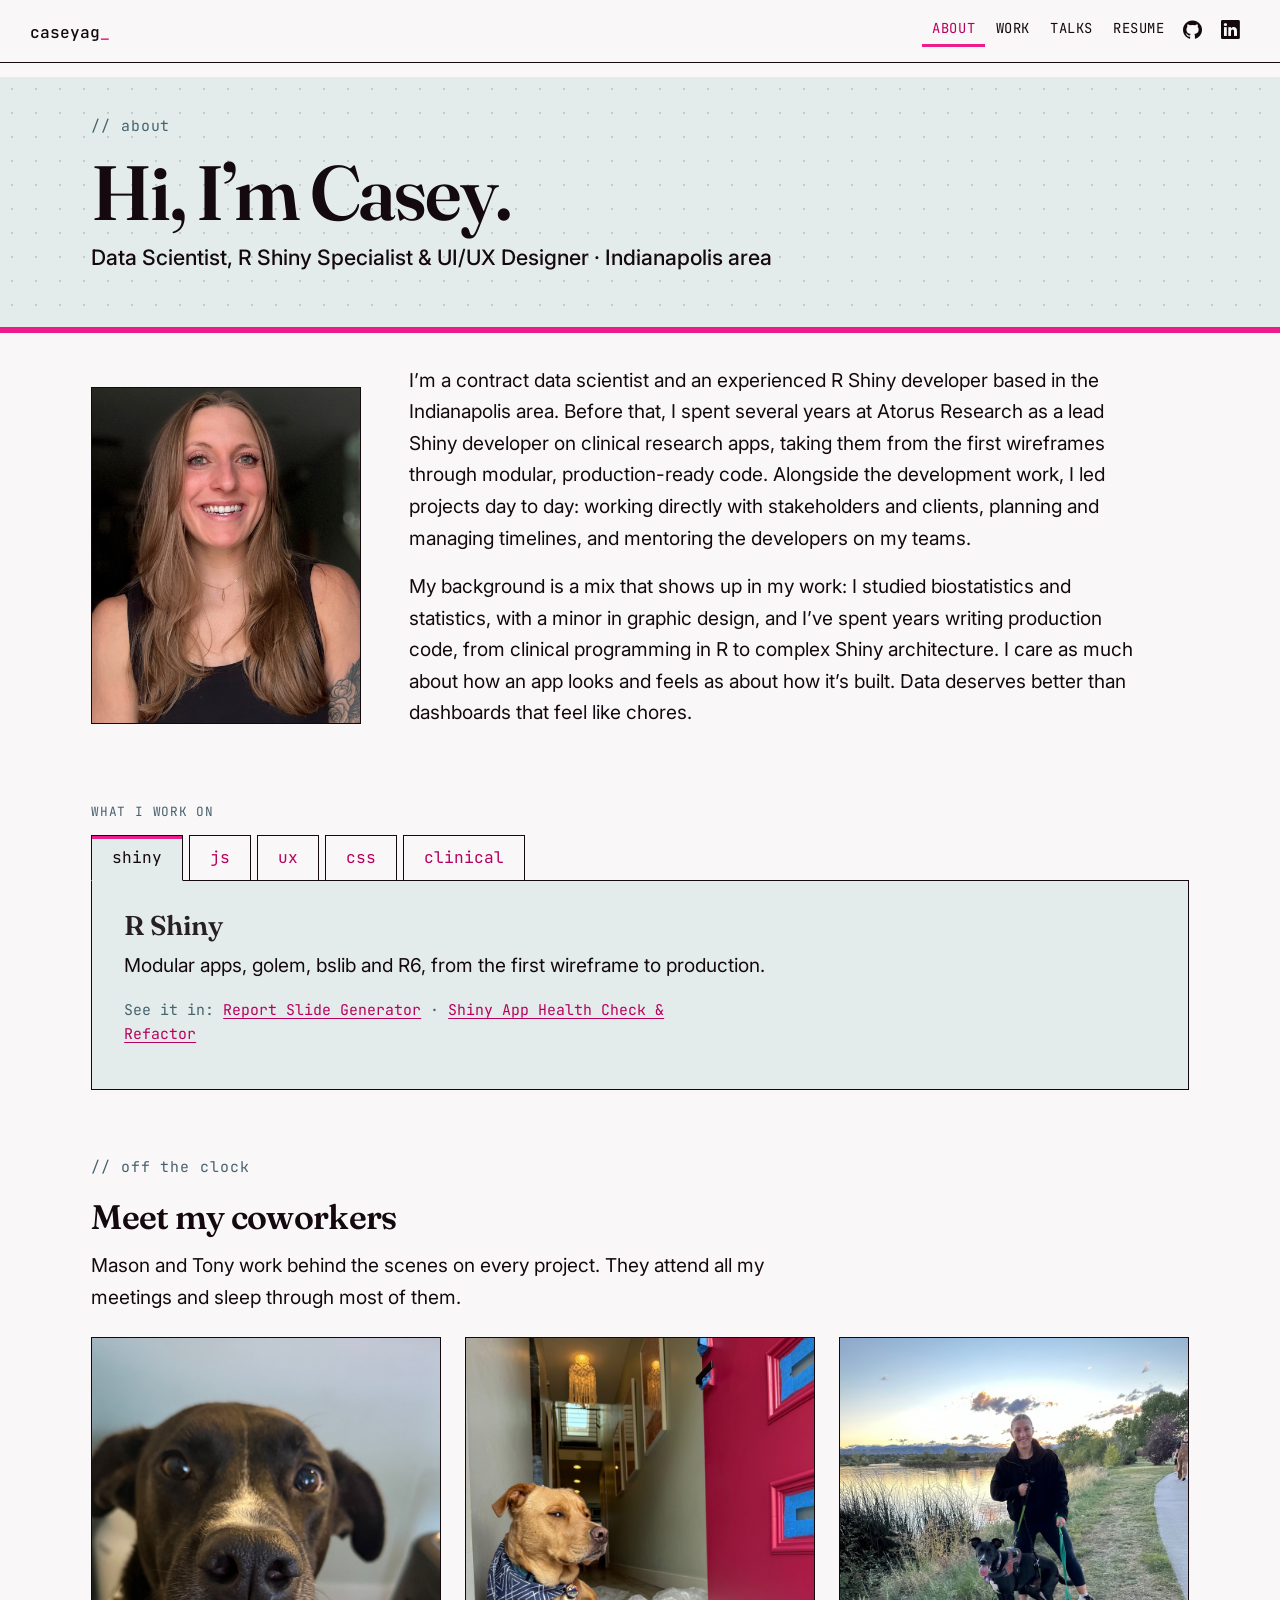
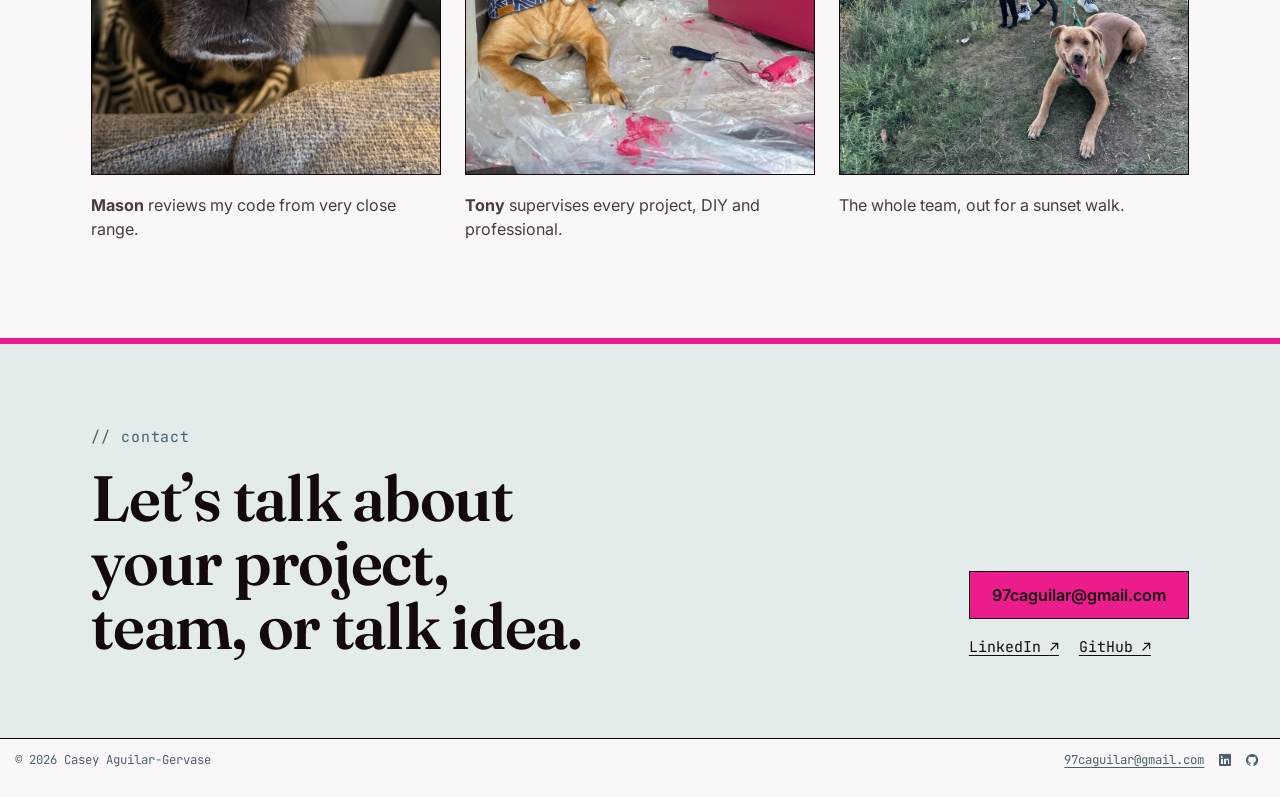
==== about/index.html @ 4618d25d "Built site for gh-pages" ====
<!DOCTYPE html>
<html xmlns="http://www.w3.org/1999/xhtml" lang="en" xml:lang="en"><head>

<meta charset="utf-8">
<meta name="generator" content="quarto-1.10.18">

<meta name="viewport" content="width=device-width, initial-scale=1.0, user-scalable=yes">

<meta name="description" content="Casey Aguilar-Gervase: data scientist and R Shiny developer in the Indianapolis area, with a background in biostatistics and graphic design.">

<title>About · Casey Aguilar-Gervase – Casey Aguilar-Gervase</title>
<style>
/* Default styles provided by pandoc.
** See https://pandoc.org/MANUAL.html#variables-for-html for config info.
*/
span.smallcaps{font-variant: small-caps;}
div.columns{display: flex; gap: 1.5em;}
div.column{flex: auto;}
@media screen {
div.columns{gap: min(4vw, 1.5em);}
div.column{overflow-x: auto;}
}
div.hanging-indent{margin-left: 1.5em; text-indent: -1.5em;}
ul.task-list{list-style: none;}
ul.task-list li input[type="checkbox"] {
  width: 0.8em;
  margin: 0 0.8em 0.2em -1em; /* quarto-specific, see https://github.com/quarto-dev/quarto-cli/issues/4556 */ 
  vertical-align: middle;
}
</style>


<script src="../site_libs/quarto-nav/quarto-nav.js"></script>
<script src="../site_libs/quarto-nav/headroom.min.js"></script>
<script src="../site_libs/clipboard/clipboard.min.js"></script>
<script src="../site_libs/quarto-html/quarto.js" type="module"></script>
<script src="../site_libs/quarto-html/tabsets/tabsets.js" type="module"></script>
<script src="../site_libs/quarto-html/popper.min.js"></script>
<script src="../site_libs/quarto-html/tippy.umd.min.js"></script>
<link href="../site_libs/quarto-html/tippy.css" rel="stylesheet">
<link href="../site_libs/quarto-html/quarto-syntax-highlighting-1467d80fe4a85ae7b6447036962995b9.css" rel="stylesheet" id="quarto-text-highlighting-styles">
<script src="../site_libs/bootstrap/bootstrap.min.js"></script>
<link href="../site_libs/bootstrap/bootstrap-icons.css" rel="stylesheet">
<link href="../site_libs/bootstrap/bootstrap-9b73af9343b270078f4264fb763d4b52.min.css" rel="stylesheet" append-hash="true" id="quarto-bootstrap" data-mode="light">
<script id="quarto-search-options" type="application/json">{
  "language": {
    "search-no-results-text": "No results",
    "search-matching-documents-text": "matching documents",
    "search-copy-link-title": "Copy link to search",
    "search-hide-matches-text": "Hide additional matches",
    "search-more-match-text": "more match in this document",
    "search-more-matches-text": "more matches in this document",
    "search-clear-button-title": "Clear",
    "search-text-placeholder": "",
    "search-detached-cancel-button-title": "Cancel",
    "search-submit-button-title": "Submit",
    "search-label": "Search"
  }
}</script>
<style>html{ scroll-behavior: smooth; }</style>


<meta property="og:title" content="About · Casey Aguilar-Gervase">
<meta property="og:description" content="Casey Aguilar-Gervase: data scientist and R Shiny developer in the Indianapolis area, with a background in biostatistics and graphic design.">
<meta property="og:image" content="https://caseyag.github.io/images/social-card.png">
<meta property="og:site_name" content="Casey Aguilar-Gervase">
<meta property="og:image:alt" content="Casey Aguilar-Gervase, Data Scientist, R Shiny Specialist &amp; UI/UX Designer">
<meta property="og:image:height" content="630">
<meta property="og:image:width" content="1200">
<meta name="twitter:title" content="About · Casey Aguilar-Gervase">
<meta name="twitter:description" content="Casey Aguilar-Gervase: data scientist and R Shiny developer in the Indianapolis area, with a background in biostatistics and graphic design.">
<meta name="twitter:image" content="https://caseyag.github.io/images/social-card.png">
<meta name="twitter:image:alt" content="Casey Aguilar-Gervase, Data Scientist, R Shiny Specialist &amp; UI/UX Designer">
<meta name="twitter:card" content="summary_large_image">
<meta name="twitter:image-height" content="630">
<meta name="twitter:image-width" content="1200">
</head>

<body class="nav-fixed fullcontent quarto-light">

<div id="quarto-search-results"></div>
  <header id="quarto-header" class="headroom fixed-top">
    <nav class="navbar navbar-expand-lg " data-bs-theme="dark">
      <div class="navbar-container container-fluid">
      <div class="navbar-brand-container mx-auto">
    <a class="navbar-brand" href="../index.html">
    <span class="navbar-title">caseyag</span>
    </a>
  </div>
          <button class="navbar-toggler" type="button" data-bs-toggle="collapse" data-bs-target="#navbarCollapse" aria-controls="navbarCollapse" role="menu" aria-expanded="false" aria-label="Toggle navigation" onclick="if (window.quartoToggleHeadroom) { window.quartoToggleHeadroom(); }">
  <span class="navbar-toggler-icon"></span>
</button>
          <div class="collapse navbar-collapse" id="navbarCollapse">
            <ul class="navbar-nav navbar-nav-scroll ms-auto">
  <li class="nav-item">
    <a class="nav-link active" href="../about/index.html" aria-current="page"> 
<span class="menu-text">About</span></a>
  </li>  
  <li class="nav-item">
    <a class="nav-link" href="../work/index.html"> 
<span class="menu-text">Work</span></a>
  </li>  
  <li class="nav-item">
    <a class="nav-link" href="../talks/index.html"> 
<span class="menu-text">Talks</span></a>
  </li>  
  <li class="nav-item">
    <a class="nav-link" href="../resume/index.html"> 
<span class="menu-text">Resume</span></a>
  </li>  
  <li class="nav-item compact">
    <a class="nav-link" href="https://github.com/caseyag" target="_blank"> <i class="bi bi-github" role="img" aria-label="GitHub">
</i> 
<span class="menu-text"></span></a>
  </li>  
  <li class="nav-item compact">
    <a class="nav-link" href="https://www.linkedin.com/in/casey-aguilar-gervase/" target="_blank"> <i class="bi bi-linkedin" role="img" aria-label="LinkedIn">
</i> 
<span class="menu-text"></span></a>
  </li>  
</ul>
          </div> <!-- /navcollapse -->
            <div class="quarto-navbar-tools">
</div>
      </div> <!-- /container-fluid -->
    </nav>
</header>
<!-- content -->
<div id="quarto-content" class="quarto-container page-layout-custom page-navbar">
<!-- sidebar -->
<!-- margin-sidebar -->
<!-- main -->




<div id="main" role="main">
<div class="hero hero-compact hero-about">
<div class="wrap">
<p><span class="mono-label"><span aria-hidden="true">//</span> about</span></p>
<section id="about-title" class="level1">
<h1>Hi, I’m Casey.</h1>
<p><span class="resume-title">Data Scientist, R Shiny Specialist &amp; UI/UX Designer · Indianapolis area</span></p>
</section>
</div>
</div>
<div id="about" class="wrap page-section">
<div class="about">
<img class="about-photo" src="../images/headshot.jpg" alt="Casey Aguilar-Gervase smiling, with long light-brown hair, against a dark background" width="933" height="1200">
<div class="about-body">
<p>I’m a contract data scientist and an experienced R Shiny developer based in the Indianapolis area. Before that, I spent several years at Atorus Research as a lead Shiny developer on clinical research apps, taking them from the first wireframes through modular, production-ready code. Alongside the development work, I led projects day to day: working directly with stakeholders and clients, planning and managing timelines, and mentoring the developers on my teams.</p>
<p>My background is a mix that shows up in my work: I studied biostatistics and statistics, with a minor in graphic design, and I’ve spent years writing production code, from clinical programming in R to complex Shiny architecture. I care as much about how an app looks and feels as about how it’s built. Data deserves better than dashboards that feel like chores.</p>
</div>
</div>
<div class="folder" id="work-on">
  <p class="mono-label folder-label" id="work-on-label">What I work on</p>
  <div class="folder-tabs" role="tablist" aria-labelledby="work-on-label">
    <button type="button" role="tab" id="tab-shiny" aria-controls="panel-shiny" aria-selected="true" tabindex="0">shiny</button>
    <button type="button" role="tab" id="tab-js" aria-controls="panel-js" aria-selected="false" tabindex="-1">js</button>
    <button type="button" role="tab" id="tab-ux" aria-controls="panel-ux" aria-selected="false" tabindex="-1">ux</button>
    <button type="button" role="tab" id="tab-css" aria-controls="panel-css" aria-selected="false" tabindex="-1">css</button>
    <button type="button" role="tab" id="tab-clinical" aria-controls="panel-clinical" aria-selected="false" tabindex="-1">clinical</button>
  </div>
  <div class="folder-panel" role="tabpanel" id="panel-shiny" aria-labelledby="tab-shiny" tabindex="0">
    <h3>R Shiny</h3>
    <p>Modular apps, golem, bslib and R6, from the first wireframe to production.</p>
    <p class="folder-seen"><span>See it in:</span> <a href="../work/report-generator/index.html">Report Slide Generator</a> · <a href="../work/app-refactor/index.html">Shiny App Health Check &amp; Refactor</a></p>
  </div>
  <div class="folder-panel" role="tabpanel" id="panel-js" aria-labelledby="tab-js" tabindex="0" hidden="">
    <h3>JavaScript &amp; htmlwidgets</h3>
    <p>Custom htmlwidgets, JavaScript and D3 for charts and tables that go beyond what R packages offer.</p>
    <p class="folder-seen"><span>See it in:</span> <a href="../work/biomarker-explorer/index.html">Biomarker Explorer</a> · <a href="../work/handsome-table/index.html">Handsome Table</a></p>
  </div>
  <div class="folder-panel" role="tabpanel" id="panel-ux" aria-labelledby="tab-ux" tabindex="0" hidden="">
    <h3>UI/UX design</h3>
    <p>User research, wireframes, prototypes and style guides, designed in Figma or Claude Design.</p>
    <p class="folder-seen"><span>See it in:</span> <a href="../talks/design-of-everyday-shiny-apps/index.html">Design of Everyday Shiny Apps</a> · <a href="../work/report-generator/index.html">Report Slide Generator</a></p>
  </div>
  <div class="folder-panel" role="tabpanel" id="panel-css" aria-labelledby="tab-css" tabindex="0" hidden="">
    <h3>HTML &amp; CSS</h3>
    <p>Custom HTML and CSS for branded, polished interfaces that feel like the client's own tools.</p>
    <p class="folder-seen"><span>See it in:</span> <a href="../work/report-generator/index.html">Report Slide Generator</a> · <a href="../work/app-refactor/index.html">Shiny App Health Check &amp; Refactor</a></p>
  </div>
  <div class="folder-panel" role="tabpanel" id="panel-clinical" aria-labelledby="tab-clinical" tabindex="0" hidden="">
    <h3>Clinical data</h3>
    <p>CDISC, PK/PD, and tables, listings and figures, from my biostatistics and clinical programming background.</p>
    <p class="folder-seen"><span>See it in:</span> <a href="../work/biomarker-explorer/index.html">Biomarker Explorer</a> · <a href="../work/app-refactor/index.html">Shiny App Health Check &amp; Refactor</a></p>
  </div>
</div>
<script>
(function () {
  var tabs = Array.prototype.slice.call(document.querySelectorAll('#work-on [role="tab"]'));
  function select(tab, focus) {
    tabs.forEach(function (t) {
      var on = t === tab;
      t.setAttribute('aria-selected', on ? 'true' : 'false');
      t.tabIndex = on ? 0 : -1;
      document.getElementById(t.getAttribute('aria-controls')).hidden = !on;
    });
    if (focus) tab.focus();
  }
  tabs.forEach(function (tab, i) {
    tab.addEventListener('click', function () { select(tab, false); });
    tab.addEventListener('keydown', function (e) {
      var next = null;
      if (e.key === 'ArrowRight') next = tabs[(i + 1) % tabs.length];
      else if (e.key === 'ArrowLeft') next = tabs[(i - 1 + tabs.length) % tabs.length];
      else if (e.key === 'Home') next = tabs[0];
      else if (e.key === 'End') next = tabs[tabs.length - 1];
      if (next) { e.preventDefault(); select(next, true); }
    });
  });
})();
</script>
<div class="dogs">
<p><span class="mono-label"><span aria-hidden="true">//</span> off the clock</span></p>
<section id="dogs-heading" class="level2">
<h2 data-anchor-id="dogs-heading">Meet my coworkers</h2>
<p>Mason and Tony work behind the scenes on every project. They attend all my meetings and sleep through most of them.</p>
<div class="dogs-grid">
  <figure class="figure">
    <img src="../images/dog-mason.jpg" alt="Mason, a black dog with a white muzzle, staring into the camera from beside the couch" width="1200" height="1014" loading="lazy" class="figure-img">
    <figcaption><strong>Mason</strong> reviews my code from very close range.</figcaption>
  </figure>
  <figure class="figure">
    <img src="../images/dog-tony.jpg" alt="Tony, a tan dog in a blue bandana, lying on a drop cloth next to a freshly painted magenta door" width="900" height="1200" loading="lazy" class="figure-img">
    <figcaption><strong>Tony</strong> supervises every project, DIY and professional.</figcaption>
  </figure>
  <figure class="figure">
    <img src="../images/dogs-walk.jpg" alt="Casey on a lakeside path at sunset with Mason and Tony on leashes" width="900" height="1200" loading="lazy" class="figure-img">
    <figcaption>The whole team, out for a sunset walk.</figcaption>
  </figure>
</div>
</section>
</div>
</div>
<div id="contact" class="contact">
<div class="wrap contact-inner">
<div class="contact-text">
<p><span class="mono-label"><span aria-hidden="true">//</span> contact</span></p>
<section id="contact-heading" class="level2">
<h2 data-anchor-id="contact-heading">Let’s talk about your project, team, or talk idea.</h2>
</section>
</div>
<div class="contact-actions">
<p><a href="mailto:97caguilar@gmail.com" class="btn-cta">97caguilar@gmail.com</a></p>
<div class="contact-links">
<p><a href="https://www.linkedin.com/in/casey-aguilar-gervase/">LinkedIn <span aria-hidden="true">↗</span></a> <a href="https://github.com/caseyag">GitHub <span aria-hidden="true">↗</span></a></p>
</div>
</div>
</div>
</div>
</div>




<script id="quarto-html-after-body" type="application/javascript">
  window.document.addEventListener("DOMContentLoaded", function (event) {
    const isCodeAnnotation = (el) => {
      for (const clz of el.classList) {
        if (clz.startsWith('code-annotation-')) {                     
          return true;
        }
      }
      return false;
    }
    const onCopySuccess = function(e) {
      // button target
      const button = e.trigger;
      // don't keep focus
      button.blur();
      // flash "checked"
      button.classList.add('code-copy-button-checked');
      var currentTitle = button.getAttribute("title");
      button.setAttribute("title", "Copied!");
      let tooltip;
      if (window.bootstrap) {
        button.setAttribute("data-bs-toggle", "tooltip");
        button.setAttribute("data-bs-placement", "left");
        button.setAttribute("data-bs-title", "Copied!");
        tooltip = new bootstrap.Tooltip(button, 
          { trigger: "manual", 
            customClass: "code-copy-button-tooltip",
            offset: [0, -8]});
        tooltip.show();    
      }
      setTimeout(function() {
        if (tooltip) {
          tooltip.hide();
          button.removeAttribute("data-bs-title");
          button.removeAttribute("data-bs-toggle");
          button.removeAttribute("data-bs-placement");
        }
        button.setAttribute("title", currentTitle);
        button.classList.remove('code-copy-button-checked');
      }, 1000);
      // clear code selection
      e.clearSelection();
    }
    const getTextToCopy = function(trigger) {
      const outerScaffold = trigger.parentElement.cloneNode(true);
      const codeEl = outerScaffold.querySelector('code');
      for (const childEl of codeEl.children) {
        if (isCodeAnnotation(childEl)) {
          childEl.remove();
        }
      }
      return codeEl.innerText;
    }
    const clipboard = new window.ClipboardJS('.code-copy-button:not([data-in-quarto-modal])', {
      text: getTextToCopy
    });
    clipboard.on('success', onCopySuccess);
    if (window.document.getElementById('quarto-embedded-source-code-modal')) {
      const clipboardModal = new window.ClipboardJS('.code-copy-button[data-in-quarto-modal]', {
        text: getTextToCopy,
        container: window.document.getElementById('quarto-embedded-source-code-modal')
      });
      clipboardModal.on('success', onCopySuccess);
    }
      var localhostRegex = new RegExp(/^(?:http|https):\/\/localhost\:?[0-9]*\//);
      var mailtoRegex = new RegExp(/^mailto:/);
        var filterRegex = new RegExp("^https?://caseyag\.github\.io");
      var isInternal = (href) => {
          return filterRegex.test(href) || localhostRegex.test(href) || mailtoRegex.test(href);
      }
      // Inspect non-navigation links and adorn them if external
     var links = window.document.querySelectorAll('a[href]:not(.nav-link):not(.navbar-brand):not(.toc-action):not(.sidebar-link):not(.sidebar-item-toggle):not(.pagination-link):not(.no-external):not([aria-hidden]):not(.dropdown-item):not(.quarto-navigation-tool):not(.about-link)');
      for (var i=0; i<links.length; i++) {
        const link = links[i];
        if (!isInternal(link.href)) {
          // undo the damage that might have been done by quarto-nav.js in the case of
          // links that we want to consider external
          if (link.dataset.originalHref !== undefined) {
            link.href = link.dataset.originalHref;
          }
            // target, if specified
            link.setAttribute("target", "_blank");
            if (link.getAttribute("rel") === null) {
              link.setAttribute("rel", "noopener");
            }
        }
      }
    function tippyHover(el, contentFn, onTriggerFn, onUntriggerFn) {
      const config = {
        allowHTML: true,
        maxWidth: 500,
        delay: 100,
        arrow: false,
        appendTo: function(el) {
            return el.parentElement;
        },
        interactive: true,
        interactiveBorder: 10,
        theme: 'quarto',
        placement: 'bottom-start',
      };
      if (contentFn) {
        config.content = contentFn;
      }
      if (onTriggerFn) {
        config.onTrigger = onTriggerFn;
      }
      if (onUntriggerFn) {
        config.onUntrigger = onUntriggerFn;
      }
      window.tippy(el, config); 
    }
    const noterefs = window.document.querySelectorAll('a[role="doc-noteref"]');
    for (var i=0; i<noterefs.length; i++) {
      const ref = noterefs[i];
      tippyHover(ref, function() {
        // use id or data attribute instead here
        let href = ref.getAttribute('data-footnote-href') || ref.getAttribute('href');
        try { href = new URL(href).hash; } catch {}
        const id = href.replace(/^#\/?/, "");
        const note = window.document.getElementById(id);
        if (note) {
          return note.innerHTML;
        } else {
          return "";
        }
      });
    }
    const xrefs = window.document.querySelectorAll('a.quarto-xref');
    const processXRef = (id, note) => {
      // Strip column container classes
      const stripColumnClz = (el) => {
        el.classList.remove("page-full", "page-columns");
        if (el.children) {
          for (const child of el.children) {
            stripColumnClz(child);
          }
        }
      }
      stripColumnClz(note)
      if (id === null || id.startsWith('sec-')) {
        // Special case sections, only their first couple elements
        const container = document.createElement("div");
        if (note.children && note.children.length > 2) {
          container.appendChild(note.children[0].cloneNode(true));
          for (let i = 1; i < note.children.length; i++) {
            const child = note.children[i];
            if (child.tagName === "P" && child.innerText === "") {
              continue;
            } else {
              container.appendChild(child.cloneNode(true));
              break;
            }
          }
          if (window.Quarto?.typesetMath) {
            window.Quarto.typesetMath(container);
          }
          return container.innerHTML
        } else {
          if (window.Quarto?.typesetMath) {
            window.Quarto.typesetMath(note);
          }
          return note.innerHTML;
        }
      } else {
        // Remove any anchor links if they are present
        const anchorLink = note.querySelector('a.anchorjs-link');
        if (anchorLink) {
          anchorLink.remove();
        }
        if (window.Quarto?.typesetMath) {
          window.Quarto.typesetMath(note);
        }
        if (note.classList.contains("callout")) {
          return note.outerHTML;
        } else {
          return note.innerHTML;
        }
      }
    }
    for (var i=0; i<xrefs.length; i++) {
      const xref = xrefs[i];
      tippyHover(xref, undefined, function(instance) {
        instance.disable();
        let url = xref.getAttribute('href');
        let hash = undefined; 
        if (url.startsWith('#')) {
          hash = url;
        } else {
          try { hash = new URL(url).hash; } catch {}
        }
        if (hash) {
          const id = hash.replace(/^#\/?/, "");
          const note = window.document.getElementById(id);
          if (note !== null) {
            try {
              const html = processXRef(id, note.cloneNode(true));
              instance.setContent(html);
            } finally {
              instance.enable();
              instance.show();
            }
          } else {
            // See if we can fetch this
            fetch(url.split('#')[0])
            .then(res => res.text())
            .then(html => {
              const parser = new DOMParser();
              const htmlDoc = parser.parseFromString(html, "text/html");
              const note = htmlDoc.getElementById(id);
              if (note !== null) {
                const html = processXRef(id, note);
                instance.setContent(html);
              } 
            }).finally(() => {
              instance.enable();
              instance.show();
            });
          }
        } else {
          // See if we can fetch a full url (with no hash to target)
          // This is a special case and we should probably do some content thinning / targeting
          fetch(url)
          .then(res => res.text())
          .then(html => {
            const parser = new DOMParser();
            const htmlDoc = parser.parseFromString(html, "text/html");
            const note = htmlDoc.querySelector('main.content');
            if (note !== null) {
              // This should only happen for chapter cross references
              // (since there is no id in the URL)
              // remove the first header
              if (note.children.length > 0 && note.children[0].tagName === "HEADER") {
                note.children[0].remove();
              }
              const html = processXRef(null, note);
              instance.setContent(html);
            } 
          }).finally(() => {
            instance.enable();
            instance.show();
          });
        }
      }, function(instance) {
      });
    }
        let selectedAnnoteEl;
        const selectorForAnnotation = ( cell, annotation) => {
          let cellAttr = 'data-code-cell="' + cell + '"';
          let lineAttr = 'data-code-annotation="' +  annotation + '"';
          const selector = 'span[' + cellAttr + '][' + lineAttr + ']';
          return selector;
        }
        const selectCodeLines = (annoteEl) => {
          const doc = window.document;
          const targetCell = annoteEl.getAttribute("data-target-cell");
          const targetAnnotation = annoteEl.getAttribute("data-target-annotation");
          const annoteSpan = window.document.querySelector(selectorForAnnotation(targetCell, targetAnnotation));
          const lines = annoteSpan.getAttribute("data-code-lines").split(",");
          const lineIds = lines.map((line) => {
            return targetCell + "-" + line;
          })
          let top = null;
          let height = null;
          let parent = null;
          if (lineIds.length > 0) {
              //compute the position of the single el (top and bottom and make a div)
              const el = window.document.getElementById(lineIds[0]);
              top = el.offsetTop;
              height = el.offsetHeight;
              parent = el.parentElement.parentElement;
            if (lineIds.length > 1) {
              const lastEl = window.document.getElementById(lineIds[lineIds.length - 1]);
              const bottom = lastEl.offsetTop + lastEl.offsetHeight;
              height = bottom - top;
            }
            if (top !== null && height !== null && parent !== null) {
              // cook up a div (if necessary) and position it 
              let div = window.document.getElementById("code-annotation-line-highlight");
              if (div === null) {
                div = window.document.createElement("div");
                div.setAttribute("id", "code-annotation-line-highlight");
                div.style.position = 'absolute';
                parent.appendChild(div);
              }
              div.style.top = top - 2 + "px";
              div.style.height = height + 4 + "px";
              div.style.left = 0;
              let gutterDiv = window.document.getElementById("code-annotation-line-highlight-gutter");
              if (gutterDiv === null) {
                gutterDiv = window.document.createElement("div");
                gutterDiv.setAttribute("id", "code-annotation-line-highlight-gutter");
                gutterDiv.style.position = 'absolute';
                const codeCell = window.document.getElementById(targetCell);
                const gutter = codeCell.querySelector('.code-annotation-gutter');
                gutter.appendChild(gutterDiv);
              }
              gutterDiv.style.top = top - 2 + "px";
              gutterDiv.style.height = height + 4 + "px";
            }
            selectedAnnoteEl = annoteEl;
          }
        };
        const unselectCodeLines = () => {
          const elementsIds = ["code-annotation-line-highlight", "code-annotation-line-highlight-gutter"];
          elementsIds.forEach((elId) => {
            const div = window.document.getElementById(elId);
            if (div) {
              div.remove();
            }
          });
          selectedAnnoteEl = undefined;
        };
          // Handle positioning of the toggle
      window.addEventListener(
        "resize",
        throttle(() => {
          elRect = undefined;
          if (selectedAnnoteEl) {
            selectCodeLines(selectedAnnoteEl);
          }
        }, 10)
      );
      function throttle(fn, ms) {
      let throttle = false;
      let timer;
        return (...args) => {
          if(!throttle) { // first call gets through
              fn.apply(this, args);
              throttle = true;
          } else { // all the others get throttled
              if(timer) clearTimeout(timer); // cancel #2
              timer = setTimeout(() => {
                fn.apply(this, args);
                timer = throttle = false;
              }, ms);
          }
        };
      }
        // Attach click handler to the DT
        const annoteDls = window.document.querySelectorAll('dt[data-target-cell]');
        for (const annoteDlNode of annoteDls) {
          annoteDlNode.addEventListener('click', (event) => {
            const clickedEl = event.target;
            if (clickedEl !== selectedAnnoteEl) {
              unselectCodeLines();
              const activeEl = window.document.querySelector('dt[data-target-cell].code-annotation-active');
              if (activeEl) {
                activeEl.classList.remove('code-annotation-active');
              }
              selectCodeLines(clickedEl);
              clickedEl.classList.add('code-annotation-active');
            } else {
              // Unselect the line
              unselectCodeLines();
              clickedEl.classList.remove('code-annotation-active');
            }
          });
        }
    const findCites = (el) => {
      const parentEl = el.parentElement;
      if (parentEl) {
        const cites = parentEl.dataset.cites;
        if (cites) {
          return {
            el,
            cites: cites.split(' ')
          };
        } else {
          return findCites(el.parentElement)
        }
      } else {
        return undefined;
      }
    };
    var bibliorefs = window.document.querySelectorAll('a[role="doc-biblioref"]');
    for (var i=0; i<bibliorefs.length; i++) {
      const ref = bibliorefs[i];
      const citeInfo = findCites(ref);
      if (citeInfo) {
        tippyHover(citeInfo.el, function() {
          var popup = window.document.createElement('div');
          citeInfo.cites.forEach(function(cite) {
            var citeDiv = window.document.createElement('div');
            citeDiv.classList.add('hanging-indent');
            citeDiv.classList.add('csl-entry');
            var biblioDiv = window.document.getElementById('ref-' + cite);
            if (biblioDiv) {
              citeDiv.innerHTML = biblioDiv.innerHTML;
            }
            popup.appendChild(citeDiv);
          });
          return popup.innerHTML;
        });
      }
    }
  });
  </script>
</div> <!-- /content -->
<footer class="footer">
  <div class="nav-footer">
    <div class="nav-footer-left">
<p>© 2026 Casey Aguilar-Gervase</p>
</div>   
    <div class="nav-footer-center">
      &nbsp;
    </div>
    <div class="nav-footer-right">
      <ul class="footer-items list-unstyled">
    <li class="nav-item">
    <a class="nav-link" href="mailto:97caguilar@gmail.com">
<p>97caguilar@gmail.com</p>
</a>
  </li>  
    <li class="nav-item compact">
    <a class="nav-link" href="https://www.linkedin.com/in/casey-aguilar-gervase/" target="_blank">
      <i class="bi bi-linkedin" role="img" aria-label="LinkedIn">
</i> 
    </a>
  </li>  
    <li class="nav-item compact">
    <a class="nav-link" href="https://github.com/caseyag" target="_blank">
      <i class="bi bi-github" role="img" aria-label="GitHub">
</i> 
    </a>
  </li>  
</ul>
    </div>
  </div>
</footer>




<script src="../site_libs/quarto-html/zenscroll-min.js"></script>
</body></html>
---- site_libs/quarto-html/tippy.css ----
.tippy-box[data-animation=fade][data-state=hidden]{opacity:0}[data-tippy-root]{max-width:calc(100vw - 10px)}.tippy-box{position:relative;background-color:#333;color:#fff;border-radius:4px;font-size:14px;line-height:1.4;white-space:normal;outline:0;transition-property:transform,visibility,opacity}.tippy-box[data-placement^=top]>.tippy-arrow{bottom:0}.tippy-box[data-placement^=top]>.tippy-arrow:before{bottom:-7px;left:0;border-width:8px 8px 0;border-top-color:initial;transform-origin:center top}.tippy-box[data-placement^=bottom]>.tippy-arrow{top:0}.tippy-box[data-placement^=bottom]>.tippy-arrow:before{top:-7px;left:0;border-width:0 8px 8px;border-bottom-color:initial;transform-origin:center bottom}.tippy-box[data-placement^=left]>.tippy-arrow{right:0}.tippy-box[data-placement^=left]>.tippy-arrow:before{border-width:8px 0 8px 8px;border-left-color:initial;right:-7px;transform-origin:center left}.tippy-box[data-placement^=right]>.tippy-arrow{left:0}.tippy-box[data-placement^=right]>.tippy-arrow:before{left:-7px;border-width:8px 8px 8px 0;border-right-color:initial;transform-origin:center right}.tippy-box[data-inertia][data-state=visible]{transition-timing-function:cubic-bezier(.54,1.5,.38,1.11)}.tippy-arrow{width:16px;height:16px;color:#333}.tippy-arrow:before{content:"";position:absolute;border-color:transparent;border-style:solid}.tippy-content{position:relative;padding:5px 9px;z-index:1}
---- site_libs/quarto-html/quarto-syntax-highlighting-1467d80fe4a85ae7b6447036962995b9.css ----
/* quarto syntax highlight colors */
:root {
  --quarto-hl-ot-color: #003B4F;
  --quarto-hl-at-color: #657422;
  --quarto-hl-ss-color: #20794D;
  --quarto-hl-an-color: #5E5E5E;
  --quarto-hl-fu-color: #4758AB;
  --quarto-hl-st-color: #20794D;
  --quarto-hl-cf-color: #003B4F;
  --quarto-hl-op-color: #5E5E5E;
  --quarto-hl-er-color: #AD0000;
  --quarto-hl-bn-color: #AD0000;
  --quarto-hl-al-color: #AD0000;
  --quarto-hl-va-color: #111111;
  --quarto-hl-bu-color: inherit;
  --quarto-hl-ex-color: inherit;
  --quarto-hl-pp-color: #AD0000;
  --quarto-hl-in-color: #5E5E5E;
  --quarto-hl-vs-color: #20794D;
  --quarto-hl-wa-color: #5E5E5E;
  --quarto-hl-do-color: #5E5E5E;
  --quarto-hl-im-color: #00769E;
  --quarto-hl-ch-color: #20794D;
  --quarto-hl-dt-color: #AD0000;
  --quarto-hl-fl-color: #AD0000;
  --quarto-hl-co-color: #5E5E5E;
  --quarto-hl-cv-color: #5E5E5E;
  --quarto-hl-cn-color: #8f5902;
  --quarto-hl-sc-color: #5E5E5E;
  --quarto-hl-dv-color: #AD0000;
  --quarto-hl-kw-color: #003B4F;
}

/* other quarto variables */
:root {
  --quarto-font-monospace: "JetBrains Mono", ui-monospace, "SFMono-Regular", Menlo, monospace;
}

/* syntax highlight based on Pandoc's rules */
pre > code.sourceCode > span {
  color: #003B4F;
}

code.sourceCode > span {
  color: #003B4F;
}

div.sourceCode,
div.sourceCode pre.sourceCode {
  color: #003B4F;
}

/* Normal */
code span {
  color: #003B4F;
}

/* Alert */
code span.al {
  color: #AD0000;
  font-style: inherit;
}

/* Annotation */
code span.an {
  color: #5E5E5E;
  font-style: inherit;
}

/* Attribute */
code span.at {
  color: #657422;
  font-style: inherit;
}

/* BaseN */
code span.bn {
  color: #AD0000;
  font-style: inherit;
}

/* BuiltIn */
code span.bu {
  font-style: inherit;
}

/* ControlFlow */
code span.cf {
  color: #003B4F;
  font-weight: bold;
  font-style: inherit;
}

/* Char */
code span.ch {
  color: #20794D;
  font-style: inherit;
}

/* Constant */
code span.cn {
  color: #8f5902;
  font-style: inherit;
}

/* Comment */
code span.co {
  color: #5E5E5E;
  font-style: inherit;
}

/* CommentVar */
code span.cv {
  color: #5E5E5E;
  font-style: italic;
}

/* Documentation */
code span.do {
  color: #5E5E5E;
  font-style: italic;
}

/* DataType */
code span.dt {
  color: #AD0000;
  font-style: inherit;
}

/* DecVal */
code span.dv {
  color: #AD0000;
  font-style: inherit;
}

/* Error */
code span.er {
  color: #AD0000;
  font-style: inherit;
}

/* Extension */
code span.ex {
  font-style: inherit;
}

/* Float */
code span.fl {
  color: #AD0000;
  font-style: inherit;
}

/* Function */
code span.fu {
  color: #4758AB;
  font-style: inherit;
}

/* Import */
code span.im {
  color: #00769E;
  font-style: inherit;
}

/* Information */
code span.in {
  color: #5E5E5E;
  font-style: inherit;
}

/* Keyword */
code span.kw {
  color: #003B4F;
  font-weight: bold;
  font-style: inherit;
}

/* Operator */
code span.op {
  color: #5E5E5E;
  font-style: inherit;
}

/* Other */
code span.ot {
  color: #003B4F;
  font-style: inherit;
}

/* Preprocessor */
code span.pp {
  color: #AD0000;
  font-style: inherit;
}

/* SpecialChar */
code span.sc {
  color: #5E5E5E;
  font-style: inherit;
}

/* SpecialString */
code span.ss {
  color: #20794D;
  font-style: inherit;
}

/* String */
code span.st {
  color: #20794D;
  font-style: inherit;
}

/* Variable */
code span.va {
  color: #111111;
  font-style: inherit;
}

/* VerbatimString */
code span.vs {
  color: #20794D;
  font-style: inherit;
}

/* Warning */
code span.wa {
  color: #5E5E5E;
  font-style: italic;
}

.prevent-inlining {
  content: "</";
}

/*# sourceMappingURL=047a9de05191ff6f096e380f64ff8f16.css.map */
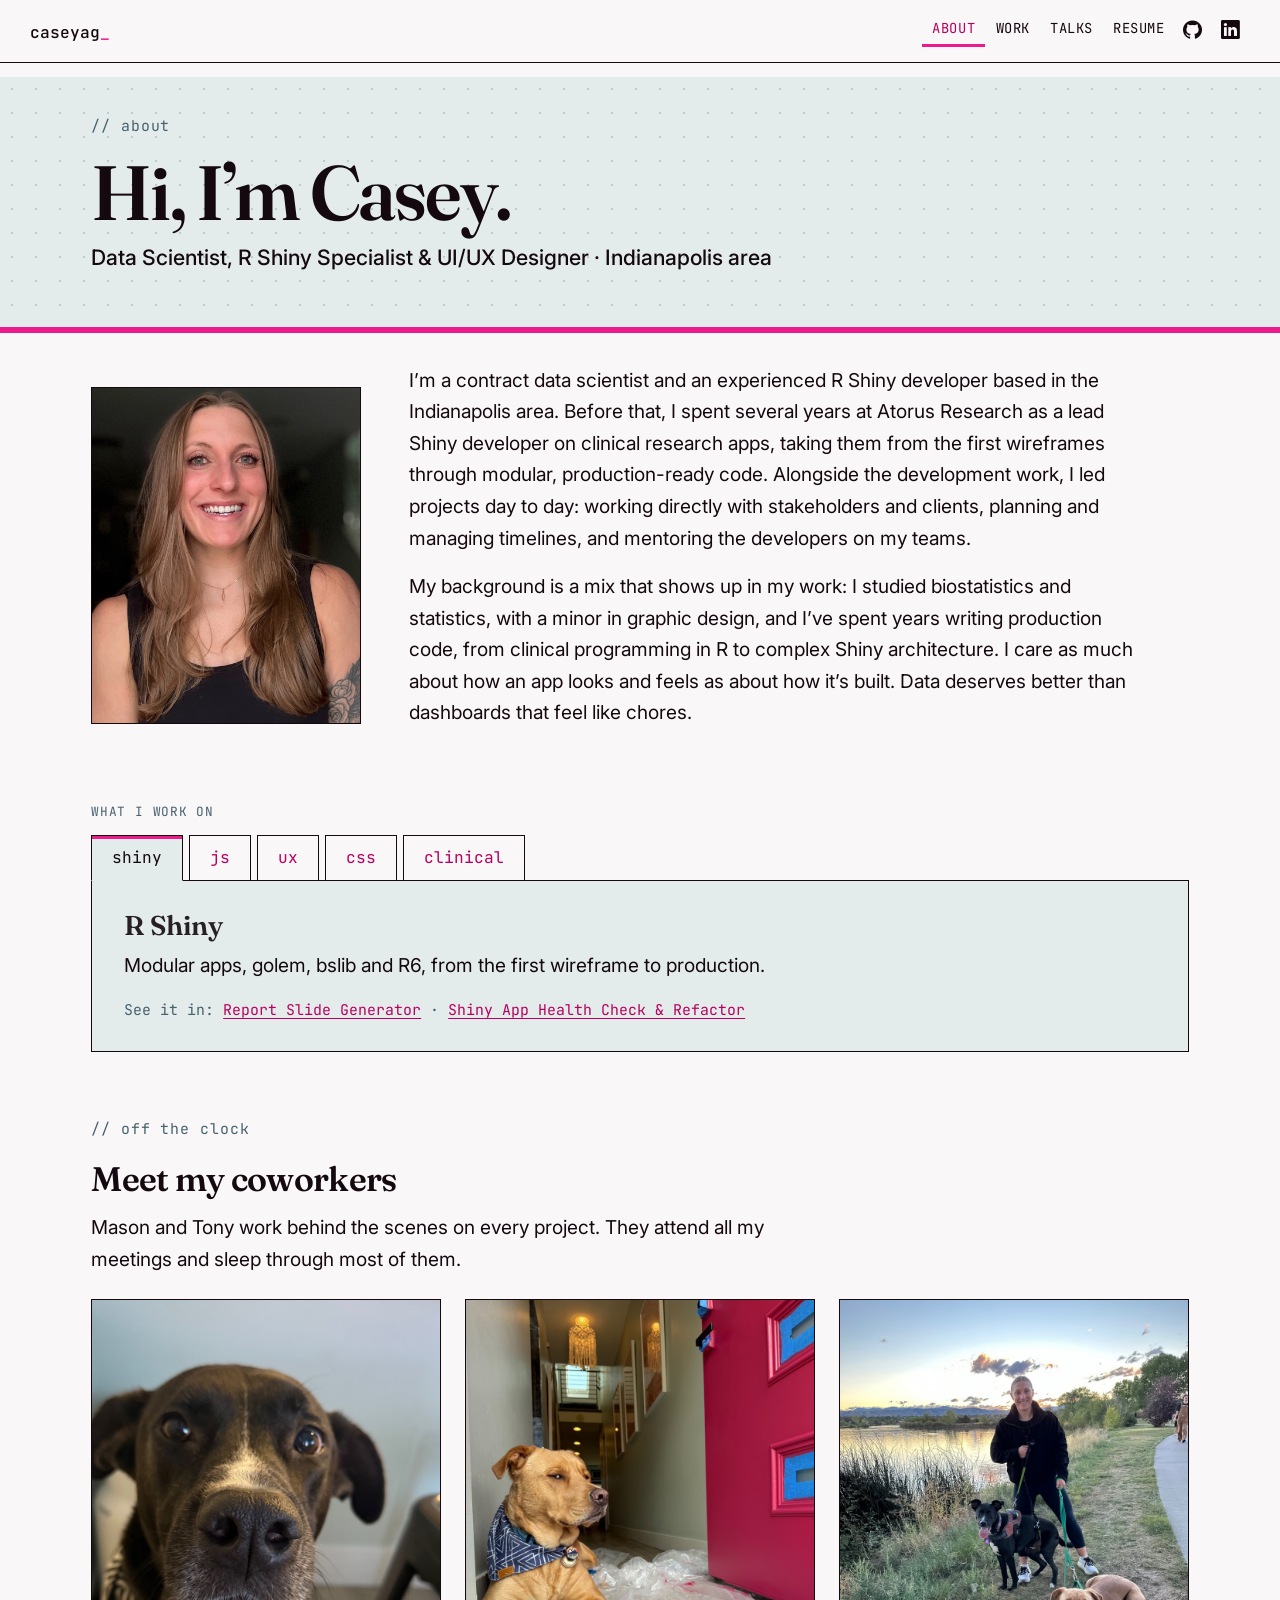
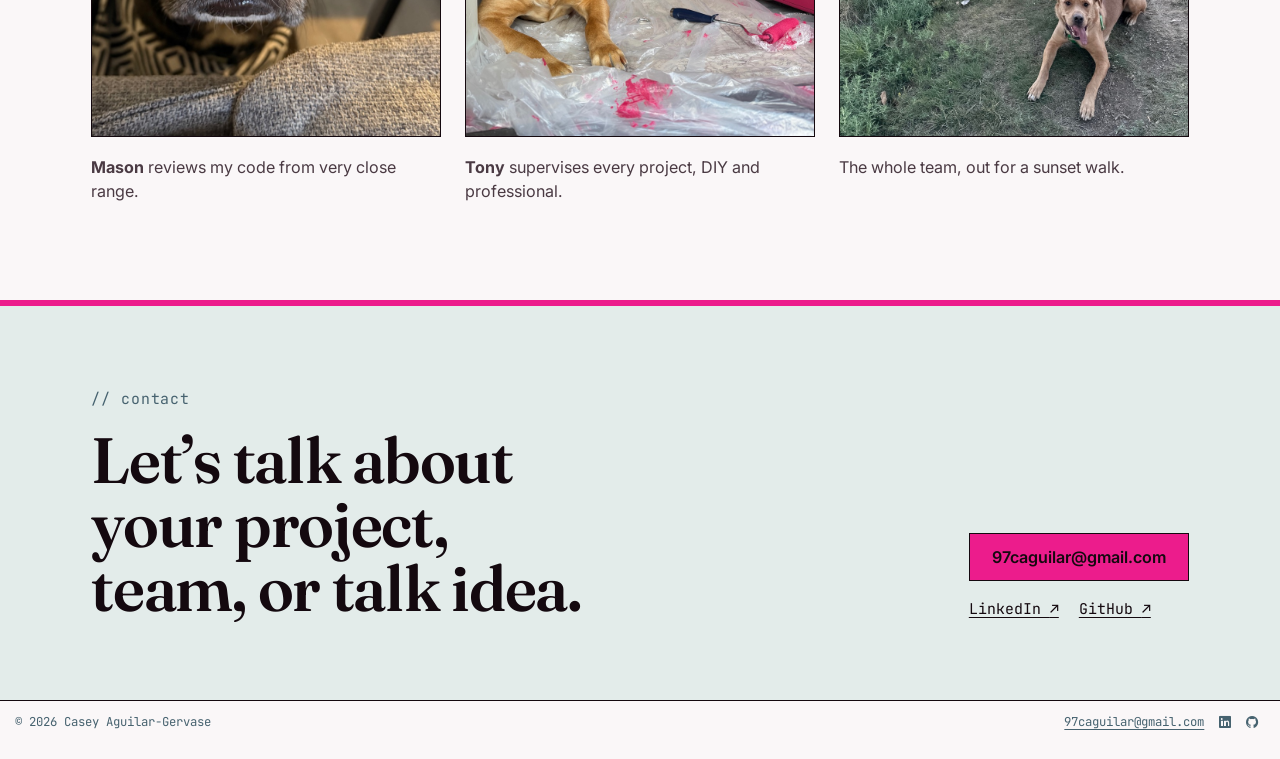
==== commit 446a585c: "Built site for gh-pages" ====
--- a/about/index.html
+++ b/about/index.html
@@ -41,7 +41,7 @@
 <link href="../site_libs/quarto-html/quarto-syntax-highlighting-1467d80fe4a85ae7b6447036962995b9.css" rel="stylesheet" id="quarto-text-highlighting-styles">
 <script src="../site_libs/bootstrap/bootstrap.min.js"></script>
 <link href="../site_libs/bootstrap/bootstrap-icons.css" rel="stylesheet">
-<link href="../site_libs/bootstrap/bootstrap-9b73af9343b270078f4264fb763d4b52.min.css" rel="stylesheet" append-hash="true" id="quarto-bootstrap" data-mode="light">
+<link href="../site_libs/bootstrap/bootstrap-c8d68ef37a1523f3a9774d9511a1f5e9.min.css" rel="stylesheet" append-hash="true" id="quarto-bootstrap" data-mode="light">
 <script id="quarto-search-options" type="application/json">{
   "language": {
     "search-no-results-text": "No results",
